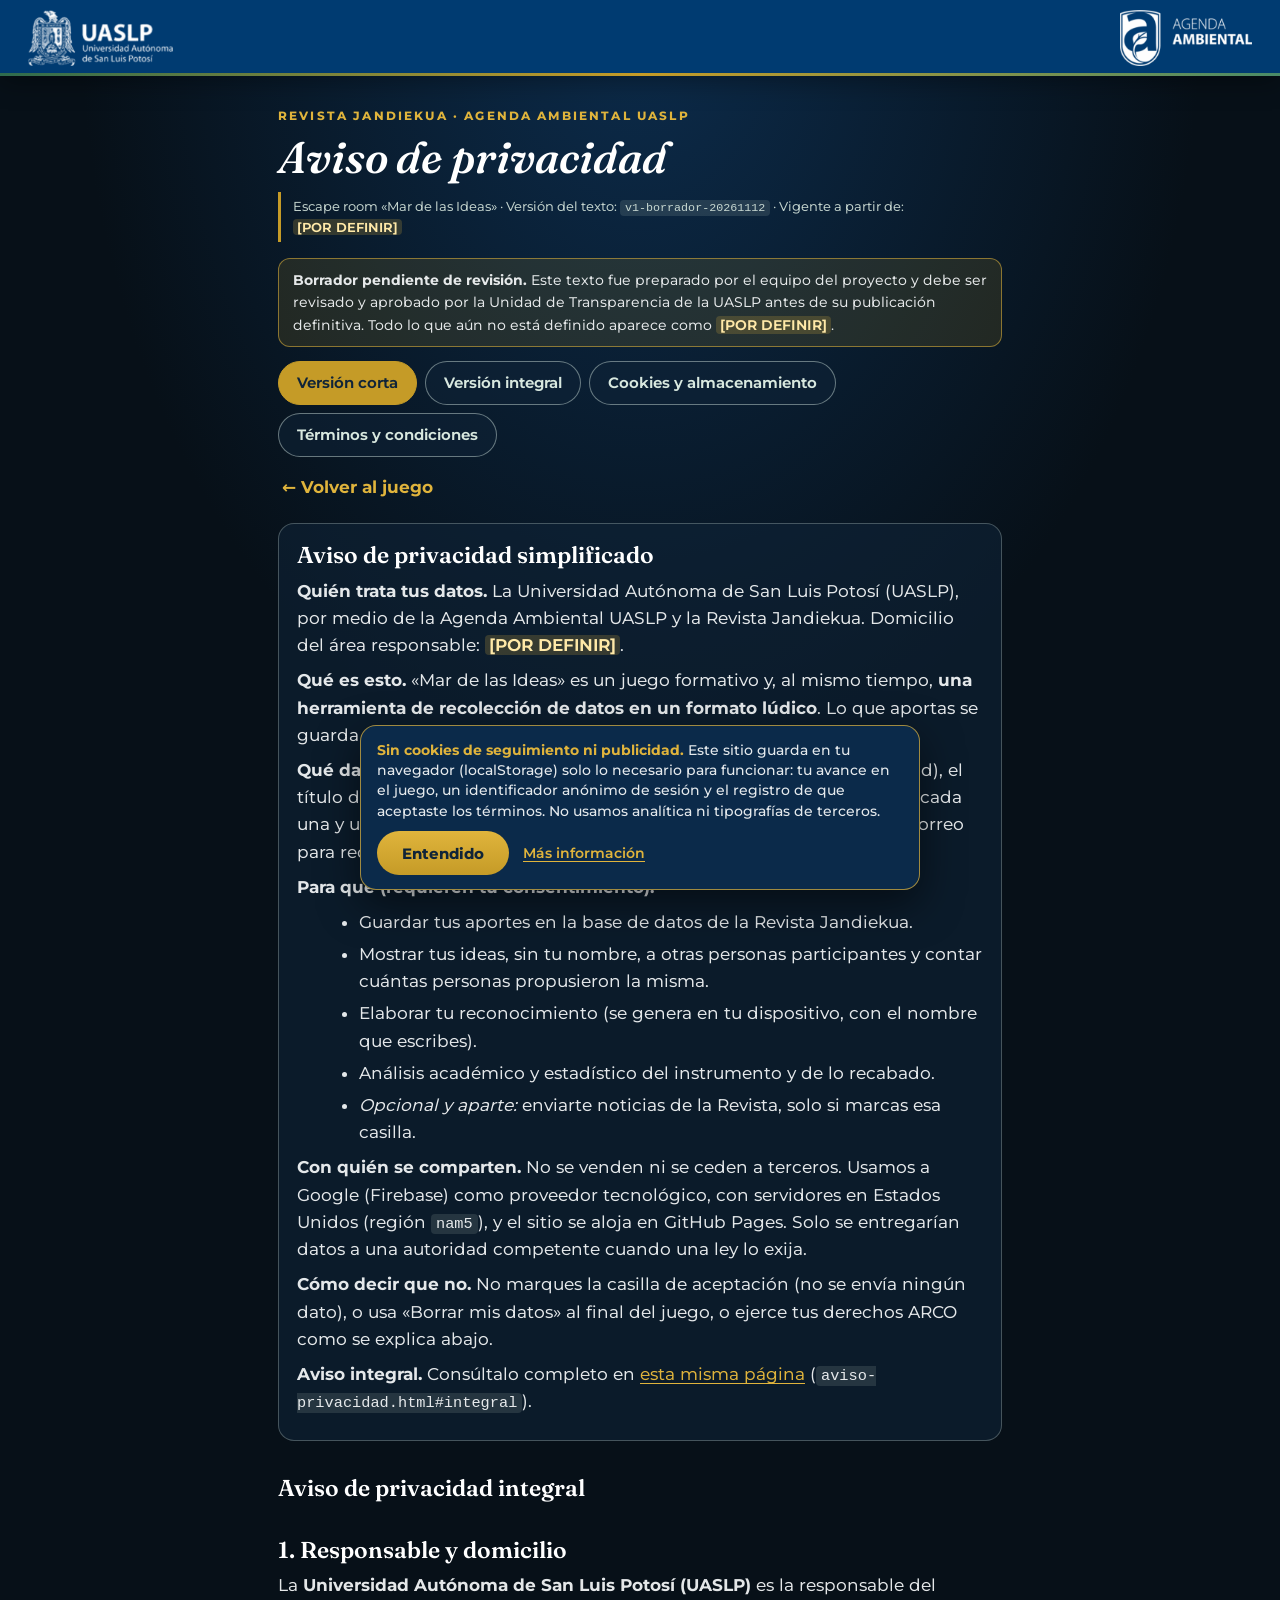
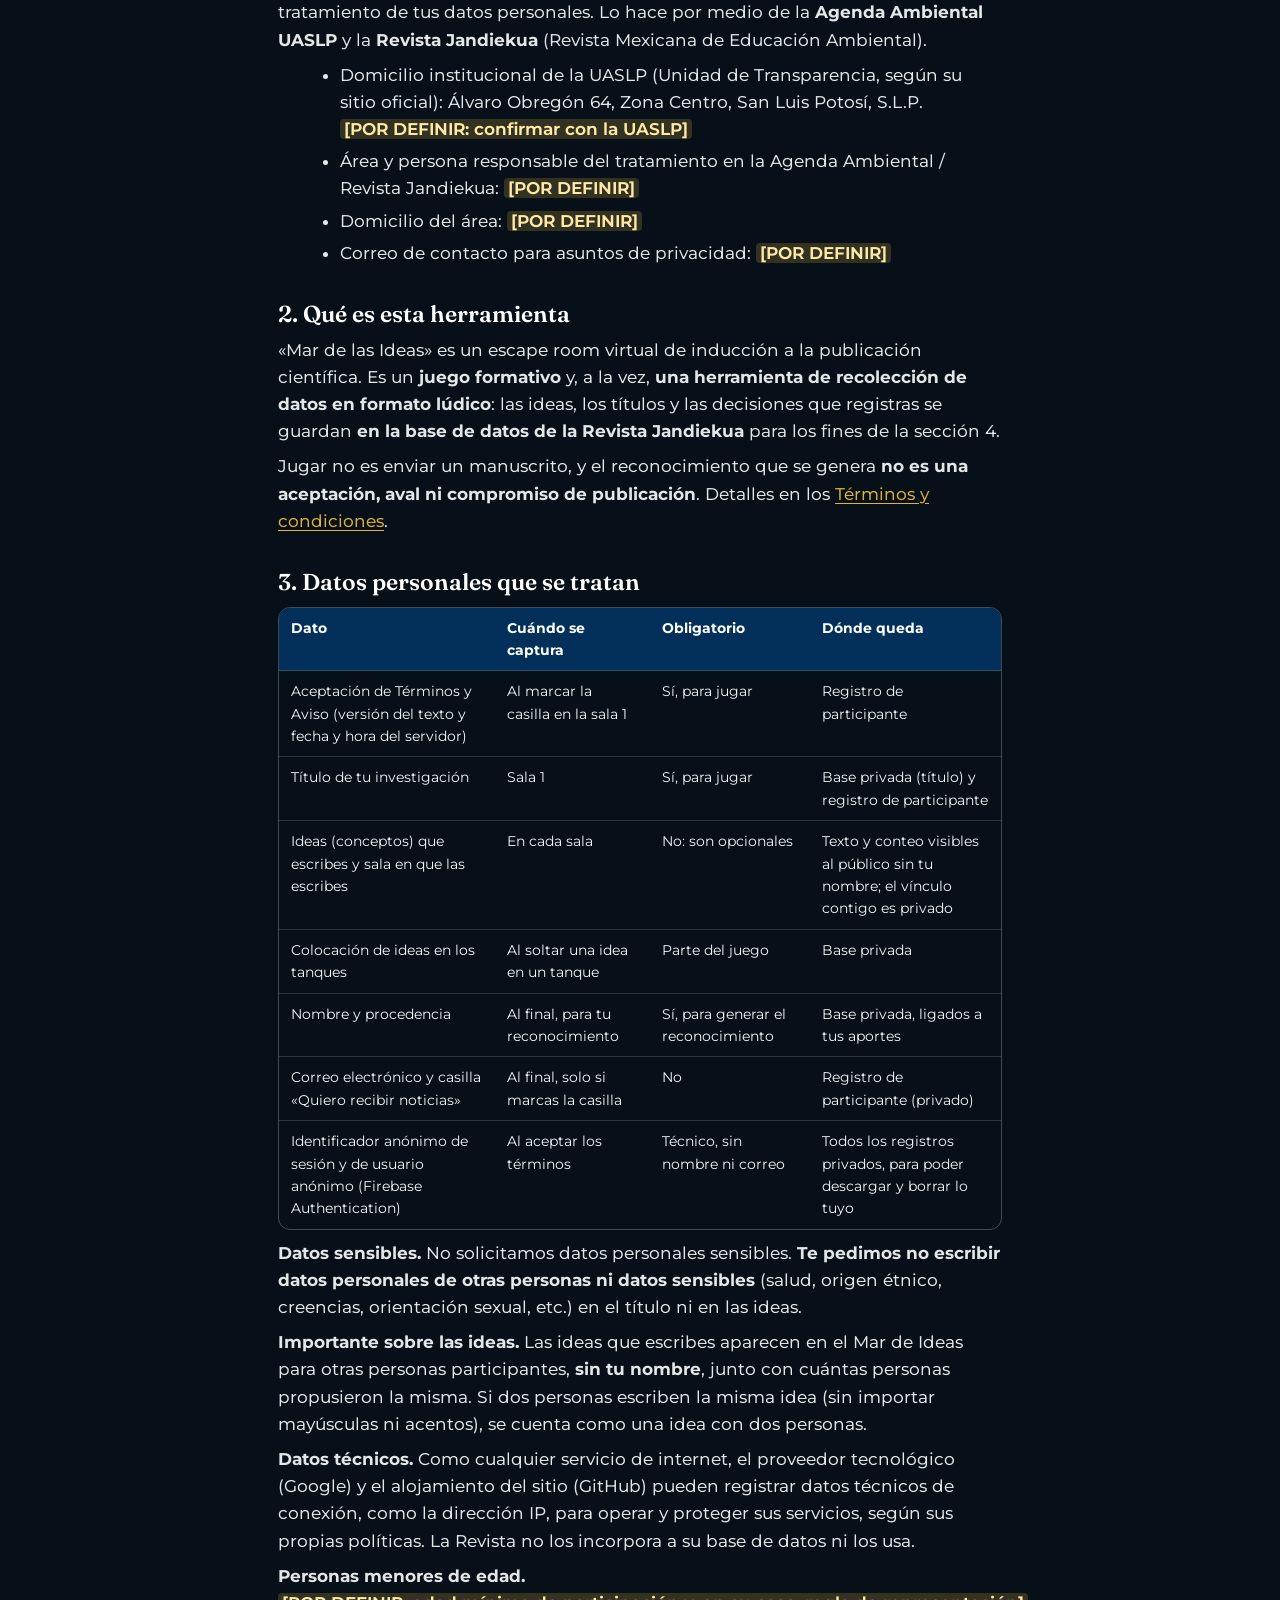
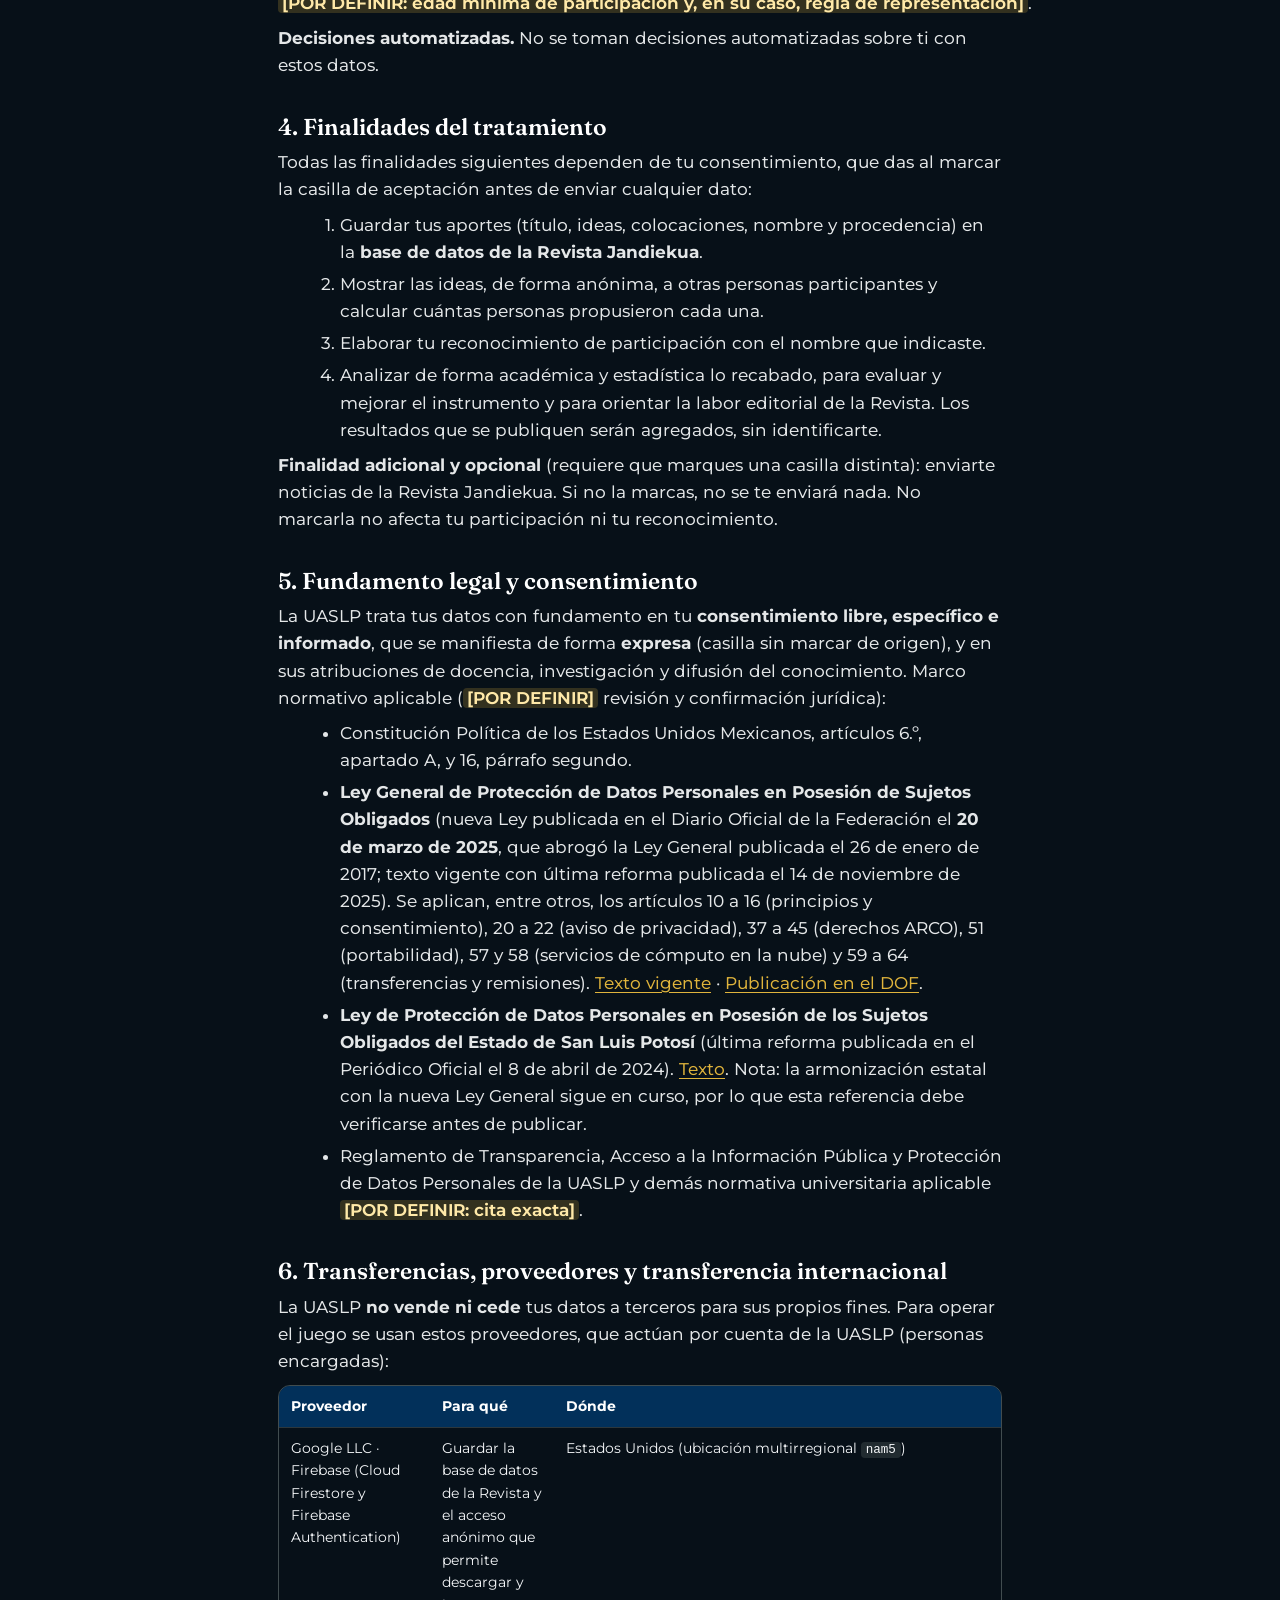
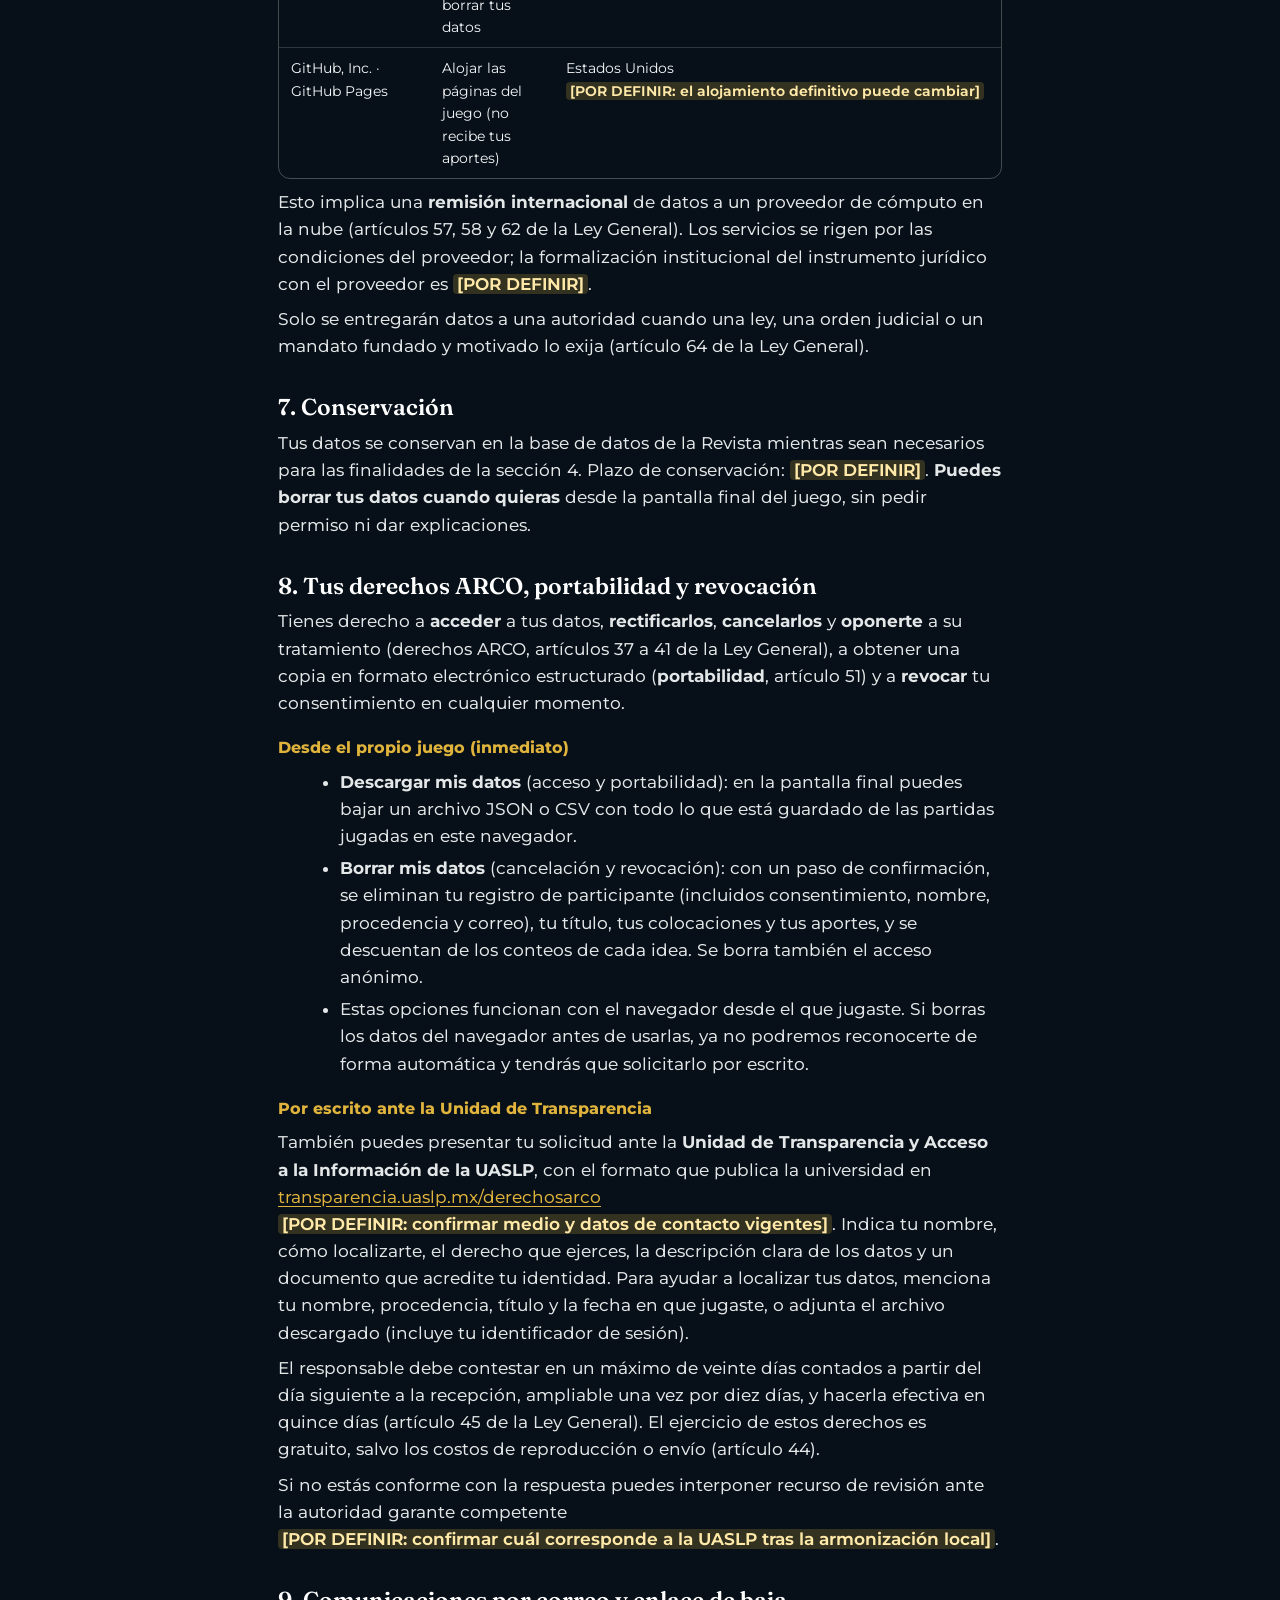
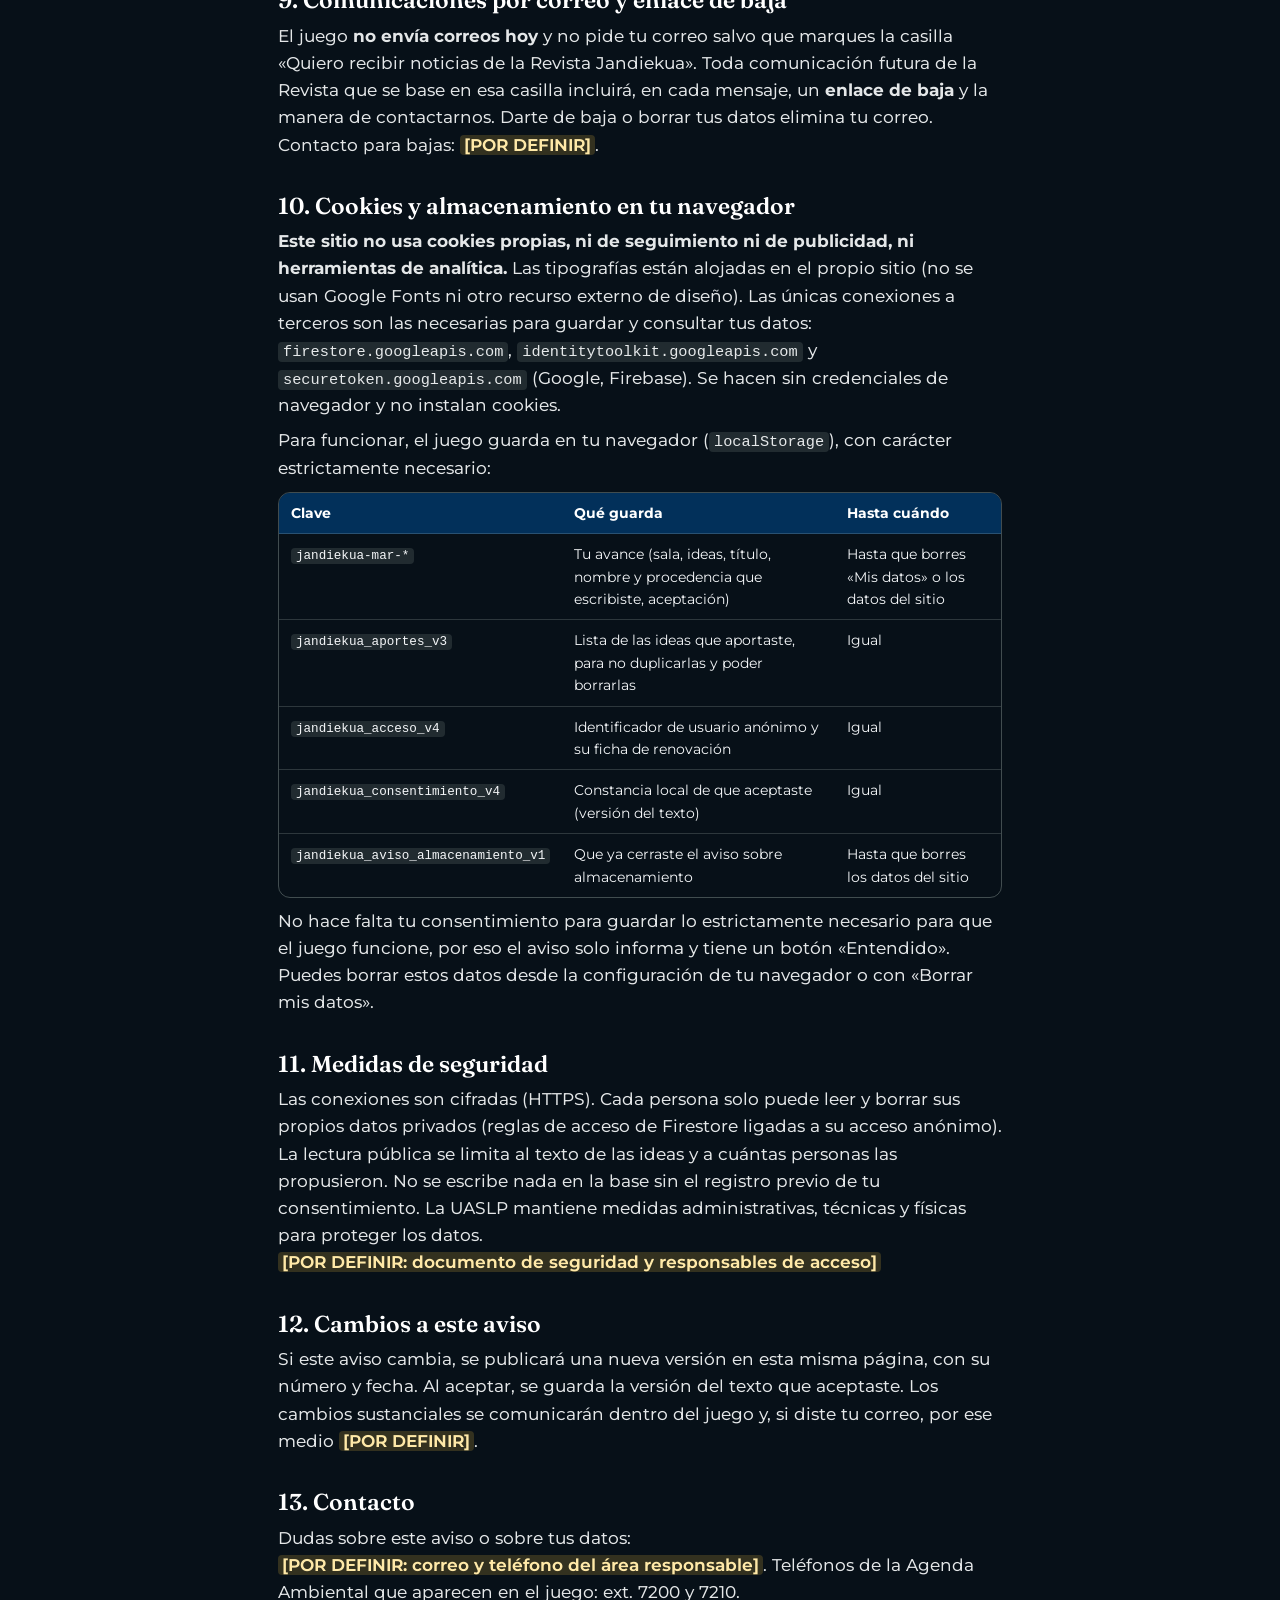
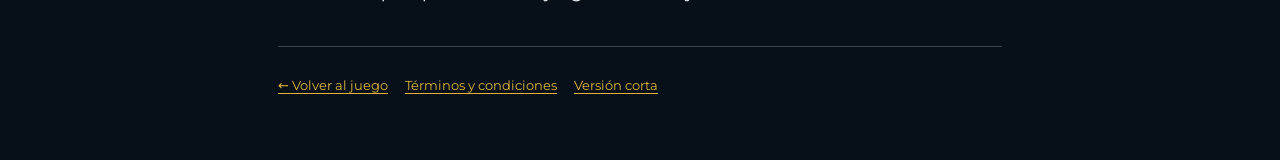
==== aviso-privacidad.html @ 8f404754 "v4 legal: aviso de privacidad, términos, consentimiento, aviso de almacenamiento, descargar/borrar d" ====
<!DOCTYPE html>
<html lang="es">
<head>
  <meta charset="utf-8">
  <meta name="viewport" content="width=device-width, initial-scale=1, viewport-fit=cover">
  <meta name="theme-color" content="#003B71">
  <meta http-equiv="Content-Security-Policy" content="default-src 'self'; script-src 'self'; style-src 'self' 'unsafe-inline'; img-src 'self' data:; font-src 'self'; connect-src 'self'; object-src 'none'; base-uri 'self'; form-action 'self'">
  <meta name="referrer" content="strict-origin-when-cross-origin">
  <link rel="icon" href="data:,">
  <title>Aviso de privacidad · Mar de las Ideas · Revista Jandiekua</title>
  <meta name="description" content="Aviso de privacidad (versión corta e integral) del escape room Mar de las Ideas de la Revista Jandiekua, Agenda Ambiental UASLP.">
  <link rel="stylesheet" href="css/legal.css?v=20261112m">
</head>
<body class="pagina-legal">
  <header class="barra-legal">
    <img src="assets/logos/hd/logo_uaslp_blanco.png" width="1557" height="600" alt="Universidad Autónoma de San Luis Potosí">
    <img src="assets/logos/hd/logo_aa_blanco.png" width="1417" height="600" alt="Agenda Ambiental UASLP">
  </header>

  <main class="documento" id="contenido">
    <p class="kicker">Revista Jandiekua · Agenda Ambiental UASLP</p>
    <h1>Aviso de privacidad</h1>
    <p class="version">Escape room «Mar de las Ideas» · Versión del texto: <code>v1-borrador-20261112</code> · Vigente a partir de: <span class="pd">[POR DEFINIR]</span></p>

    <p class="borrador"><strong>Borrador pendiente de revisión.</strong> Este texto fue preparado por el equipo del proyecto y debe ser revisado y aprobado por la Unidad de Transparencia de la UASLP antes de su publicación definitiva. Todo lo que aún no está definido aparece como <span class="pd">[POR DEFINIR]</span>.</p>

    <nav class="pestanas" aria-label="Secciones del aviso y documentos relacionados">
      <a href="#simplificado" class="activa">Versión corta</a>
      <a href="#integral">Versión integral</a>
      <a href="#almacenamiento">Cookies y almacenamiento</a>
      <a href="terminos.html">Términos y condiciones</a>
    </nav>
    <p><a class="volver" href="index.html">← Volver al juego</a></p>

    <!-- ===================== VERSIÓN SIMPLIFICADA ===================== -->
    <section class="tarjeta" id="simplificado" aria-labelledby="t-simplificado">
      <h2 id="t-simplificado">Aviso de privacidad simplificado</h2>
      <p><strong>Quién trata tus datos.</strong> La Universidad Autónoma de San Luis Potosí (UASLP), por medio de la Agenda Ambiental UASLP y la Revista Jandiekua. Domicilio del área responsable: <span class="pd">[POR DEFINIR]</span>.</p>
      <p><strong>Qué es esto.</strong> «Mar de las Ideas» es un juego formativo y, al mismo tiempo, <strong>una herramienta de recolección de datos en un formato lúdico</strong>. Lo que aportas se guarda en la <strong>base de datos de la Revista Jandiekua</strong>.</p>
      <p><strong>Qué datos recabamos.</strong> Tu nombre, tu procedencia (institución o facultad), el título de tu investigación, las ideas que escribes, en qué tanque colocas cada una y un identificador anónimo de sesión. Solo si lo pides, también tu correo para recibir noticias.</p>
      <p><strong>Para qué (requieren tu consentimiento).</strong></p>
      <ul>
        <li>Guardar tus aportes en la base de datos de la Revista Jandiekua.</li>
        <li>Mostrar tus ideas, sin tu nombre, a otras personas participantes y contar cuántas personas propusieron la misma.</li>
        <li>Elaborar tu reconocimiento (se genera en tu dispositivo, con el nombre que escribes).</li>
        <li>Análisis académico y estadístico del instrumento y de lo recabado.</li>
        <li><em>Opcional y aparte:</em> enviarte noticias de la Revista, solo si marcas esa casilla.</li>
      </ul>
      <p><strong>Con quién se comparten.</strong> No se venden ni se ceden a terceros. Usamos a Google (Firebase) como proveedor tecnológico, con servidores en Estados Unidos (región <code>nam5</code>), y el sitio se aloja en GitHub Pages. Solo se entregarían datos a una autoridad competente cuando una ley lo exija.</p>
      <p><strong>Cómo decir que no.</strong> No marques la casilla de aceptación (no se envía ningún dato), o usa «Borrar mis datos» al final del juego, o ejerce tus derechos ARCO como se explica abajo.</p>
      <p><strong>Aviso integral.</strong> Consúltalo completo en <a href="#integral">esta misma página</a> (<code>aviso-privacidad.html#integral</code>).</p>
    </section>

    <!-- ===================== VERSIÓN INTEGRAL ===================== -->
    <section id="integral" aria-labelledby="t-integral">
      <h2 id="t-integral">Aviso de privacidad integral</h2>

      <h2 id="s1">1. Responsable y domicilio</h2>
      <p>La <strong>Universidad Autónoma de San Luis Potosí (UASLP)</strong> es la responsable del tratamiento de tus datos personales. Lo hace por medio de la <strong>Agenda Ambiental UASLP</strong> y la <strong>Revista Jandiekua</strong> (Revista Mexicana de Educación Ambiental).</p>
      <ul>
        <li>Domicilio institucional de la UASLP (Unidad de Transparencia, según su sitio oficial): Álvaro Obregón 64, Zona Centro, San Luis Potosí, S.L.P. <span class="pd">[POR DEFINIR: confirmar con la UASLP]</span></li>
        <li>Área y persona responsable del tratamiento en la Agenda Ambiental / Revista Jandiekua: <span class="pd">[POR DEFINIR]</span></li>
        <li>Domicilio del área: <span class="pd">[POR DEFINIR]</span></li>
        <li>Correo de contacto para asuntos de privacidad: <span class="pd">[POR DEFINIR]</span></li>
      </ul>

      <h2 id="s2">2. Qué es esta herramienta</h2>
      <p>«Mar de las Ideas» es un escape room virtual de inducción a la publicación científica. Es un <strong>juego formativo</strong> y, a la vez, <strong>una herramienta de recolección de datos en formato lúdico</strong>: las ideas, los títulos y las decisiones que registras se guardan <strong>en la base de datos de la Revista Jandiekua</strong> para los fines de la sección 4.</p>
      <p>Jugar no es enviar un manuscrito, y el reconocimiento que se genera <strong>no es una aceptación, aval ni compromiso de publicación</strong>. Detalles en los <a href="terminos.html">Términos y condiciones</a>.</p>

      <h2 id="s3">3. Datos personales que se tratan</h2>
      <div class="tabla-scroll">
        <table>
          <thead><tr><th>Dato</th><th>Cuándo se captura</th><th>Obligatorio</th><th>Dónde queda</th></tr></thead>
          <tbody>
            <tr><td>Aceptación de Términos y Aviso (versión del texto y fecha y hora del servidor)</td><td>Al marcar la casilla en la sala 1</td><td>Sí, para jugar</td><td>Registro de participante</td></tr>
            <tr><td>Título de tu investigación</td><td>Sala 1</td><td>Sí, para jugar</td><td>Base privada (título) y registro de participante</td></tr>
            <tr><td>Ideas (conceptos) que escribes y sala en que las escribes</td><td>En cada sala</td><td>No: son opcionales</td><td>Texto y conteo visibles al público sin tu nombre; el vínculo contigo es privado</td></tr>
            <tr><td>Colocación de ideas en los tanques</td><td>Al soltar una idea en un tanque</td><td>Parte del juego</td><td>Base privada</td></tr>
            <tr><td>Nombre y procedencia</td><td>Al final, para tu reconocimiento</td><td>Sí, para generar el reconocimiento</td><td>Base privada, ligados a tus aportes</td></tr>
            <tr><td>Correo electrónico y casilla «Quiero recibir noticias»</td><td>Al final, solo si marcas la casilla</td><td>No</td><td>Registro de participante (privado)</td></tr>
            <tr><td>Identificador anónimo de sesión y de usuario anónimo (Firebase Authentication)</td><td>Al aceptar los términos</td><td>Técnico, sin nombre ni correo</td><td>Todos los registros privados, para poder descargar y borrar lo tuyo</td></tr>
          </tbody>
        </table>
      </div>
      <p><strong>Datos sensibles.</strong> No solicitamos datos personales sensibles. <strong>Te pedimos no escribir datos personales de otras personas ni datos sensibles</strong> (salud, origen étnico, creencias, orientación sexual, etc.) en el título ni en las ideas.</p>
      <p><strong>Importante sobre las ideas.</strong> Las ideas que escribes aparecen en el Mar de Ideas para otras personas participantes, <strong>sin tu nombre</strong>, junto con cuántas personas propusieron la misma. Si dos personas escriben la misma idea (sin importar mayúsculas ni acentos), se cuenta como una idea con dos personas.</p>
      <p><strong>Datos técnicos.</strong> Como cualquier servicio de internet, el proveedor tecnológico (Google) y el alojamiento del sitio (GitHub) pueden registrar datos técnicos de conexión, como la dirección IP, para operar y proteger sus servicios, según sus propias políticas. La Revista no los incorpora a su base de datos ni los usa.</p>
      <p><strong>Personas menores de edad.</strong> <span class="pd">[POR DEFINIR: edad mínima de participación y, en su caso, regla de representación]</span>.</p>
      <p><strong>Decisiones automatizadas.</strong> No se toman decisiones automatizadas sobre ti con estos datos.</p>

      <h2 id="s4">4. Finalidades del tratamiento</h2>
      <p>Todas las finalidades siguientes dependen de tu consentimiento, que das al marcar la casilla de aceptación antes de enviar cualquier dato:</p>
      <ol>
        <li>Guardar tus aportes (título, ideas, colocaciones, nombre y procedencia) en la <strong>base de datos de la Revista Jandiekua</strong>.</li>
        <li>Mostrar las ideas, de forma anónima, a otras personas participantes y calcular cuántas personas propusieron cada una.</li>
        <li>Elaborar tu reconocimiento de participación con el nombre que indicaste.</li>
        <li>Analizar de forma académica y estadística lo recabado, para evaluar y mejorar el instrumento y para orientar la labor editorial de la Revista. Los resultados que se publiquen serán agregados, sin identificarte.</li>
      </ol>
      <p><strong>Finalidad adicional y opcional</strong> (requiere que marques una casilla distinta): enviarte noticias de la Revista Jandiekua. Si no la marcas, no se te enviará nada. No marcarla no afecta tu participación ni tu reconocimiento.</p>

      <h2 id="s5">5. Fundamento legal y consentimiento</h2>
      <p>La UASLP trata tus datos con fundamento en tu <strong>consentimiento libre, específico e informado</strong>, que se manifiesta de forma <strong>expresa</strong> (casilla sin marcar de origen), y en sus atribuciones de docencia, investigación y difusión del conocimiento. Marco normativo aplicable (<span class="pd">[POR DEFINIR]</span> revisión y confirmación jurídica):</p>
      <ul>
        <li>Constitución Política de los Estados Unidos Mexicanos, artículos 6.º, apartado A, y 16, párrafo segundo.</li>
        <li><strong>Ley General de Protección de Datos Personales en Posesión de Sujetos Obligados</strong> (nueva Ley publicada en el Diario Oficial de la Federación el <strong>20 de marzo de 2025</strong>, que abrogó la Ley General publicada el 26 de enero de 2017; texto vigente con última reforma publicada el 14 de noviembre de 2025). Se aplican, entre otros, los artículos 10 a 16 (principios y consentimiento), 20 a 22 (aviso de privacidad), 37 a 45 (derechos ARCO), 51 (portabilidad), 57 y 58 (servicios de cómputo en la nube) y 59 a 64 (transferencias y remisiones). <a href="https://www.diputados.gob.mx/LeyesBiblio/pdf/LGPDPPSO.pdf" rel="noopener">Texto vigente</a> · <a href="https://www.dof.gob.mx/nota_detalle.php?codigo=5752569&amp;fecha=20/03/2025" rel="noopener">Publicación en el DOF</a>.</li>
        <li><strong>Ley de Protección de Datos Personales en Posesión de los Sujetos Obligados del Estado de San Luis Potosí</strong> (última reforma publicada en el Periódico Oficial el 8 de abril de 2024). <a href="https://congresosanluis.gob.mx/sites/default/files/unpload/legislacion/leyes/2024/04/Ley_de_Proteccion_de_Datos_Personales_08_Abril_2024.pdf" rel="noopener">Texto</a>. Nota: la armonización estatal con la nueva Ley General sigue en curso, por lo que esta referencia debe verificarse antes de publicar.</li>
        <li>Reglamento de Transparencia, Acceso a la Información Pública y Protección de Datos Personales de la UASLP y demás normativa universitaria aplicable <span class="pd">[POR DEFINIR: cita exacta]</span>.</li>
      </ul>

      <h2 id="s6">6. Transferencias, proveedores y transferencia internacional</h2>
      <p>La UASLP <strong>no vende ni cede</strong> tus datos a terceros para sus propios fines. Para operar el juego se usan estos proveedores, que actúan por cuenta de la UASLP (personas encargadas):</p>
      <div class="tabla-scroll">
        <table>
          <thead><tr><th>Proveedor</th><th>Para qué</th><th>Dónde</th></tr></thead>
          <tbody>
            <tr><td>Google LLC · Firebase (Cloud Firestore y Firebase Authentication)</td><td>Guardar la base de datos de la Revista y el acceso anónimo que permite descargar y borrar tus datos</td><td>Estados Unidos (ubicación multirregional <code>nam5</code>)</td></tr>
            <tr><td>GitHub, Inc. · GitHub Pages</td><td>Alojar las páginas del juego (no recibe tus aportes)</td><td>Estados Unidos <span class="pd">[POR DEFINIR: el alojamiento definitivo puede cambiar]</span></td></tr>
          </tbody>
        </table>
      </div>
      <p>Esto implica una <strong>remisión internacional</strong> de datos a un proveedor de cómputo en la nube (artículos 57, 58 y 62 de la Ley General). Los servicios se rigen por las condiciones del proveedor; la formalización institucional del instrumento jurídico con el proveedor es <span class="pd">[POR DEFINIR]</span>.</p>
      <p>Solo se entregarán datos a una autoridad cuando una ley, una orden judicial o un mandato fundado y motivado lo exija (artículo 64 de la Ley General).</p>

      <h2 id="s7">7. Conservación</h2>
      <p>Tus datos se conservan en la base de datos de la Revista mientras sean necesarios para las finalidades de la sección 4. Plazo de conservación: <span class="pd">[POR DEFINIR]</span>. <strong>Puedes borrar tus datos cuando quieras</strong> desde la pantalla final del juego, sin pedir permiso ni dar explicaciones.</p>

      <h2 id="s8">8. Tus derechos ARCO, portabilidad y revocación</h2>
      <p>Tienes derecho a <strong>acceder</strong> a tus datos, <strong>rectificarlos</strong>, <strong>cancelarlos</strong> y <strong>oponerte</strong> a su tratamiento (derechos ARCO, artículos 37 a 41 de la Ley General), a obtener una copia en formato electrónico estructurado (<strong>portabilidad</strong>, artículo 51) y a <strong>revocar</strong> tu consentimiento en cualquier momento.</p>
      <h3>Desde el propio juego (inmediato)</h3>
      <ul>
        <li><strong>Descargar mis datos</strong> (acceso y portabilidad): en la pantalla final puedes bajar un archivo JSON o CSV con todo lo que está guardado de las partidas jugadas en este navegador.</li>
        <li><strong>Borrar mis datos</strong> (cancelación y revocación): con un paso de confirmación, se eliminan tu registro de participante (incluidos consentimiento, nombre, procedencia y correo), tu título, tus colocaciones y tus aportes, y se descuentan de los conteos de cada idea. Se borra también el acceso anónimo.</li>
        <li>Estas opciones funcionan con el navegador desde el que jugaste. Si borras los datos del navegador antes de usarlas, ya no podremos reconocerte de forma automática y tendrás que solicitarlo por escrito.</li>
      </ul>
      <h3>Por escrito ante la Unidad de Transparencia</h3>
      <p>También puedes presentar tu solicitud ante la <strong>Unidad de Transparencia y Acceso a la Información de la UASLP</strong>, con el formato que publica la universidad en <a href="https://transparencia.uaslp.mx/derechosarco" rel="noopener">transparencia.uaslp.mx/derechosarco</a> <span class="pd">[POR DEFINIR: confirmar medio y datos de contacto vigentes]</span>. Indica tu nombre, cómo localizarte, el derecho que ejerces, la descripción clara de los datos y un documento que acredite tu identidad. Para ayudar a localizar tus datos, menciona tu nombre, procedencia, título y la fecha en que jugaste, o adjunta el archivo descargado (incluye tu identificador de sesión).</p>
      <p>El responsable debe contestar en un máximo de veinte días contados a partir del día siguiente a la recepción, ampliable una vez por diez días, y hacerla efectiva en quince días (artículo 45 de la Ley General). El ejercicio de estos derechos es gratuito, salvo los costos de reproducción o envío (artículo 44).</p>
      <p>Si no estás conforme con la respuesta puedes interponer recurso de revisión ante la autoridad garante competente <span class="pd">[POR DEFINIR: confirmar cuál corresponde a la UASLP tras la armonización local]</span>.</p>

      <h2 id="s9">9. Comunicaciones por correo y enlace de baja</h2>
      <p>El juego <strong>no envía correos hoy</strong> y no pide tu correo salvo que marques la casilla «Quiero recibir noticias de la Revista Jandiekua». Toda comunicación futura de la Revista que se base en esa casilla incluirá, en cada mensaje, un <strong>enlace de baja</strong> y la manera de contactarnos. Darte de baja o borrar tus datos elimina tu correo. Contacto para bajas: <span class="pd">[POR DEFINIR]</span>.</p>

      <h2 id="almacenamiento">10. Cookies y almacenamiento en tu navegador</h2>
      <p><strong>Este sitio no usa cookies propias, ni de seguimiento ni de publicidad, ni herramientas de analítica.</strong> Las tipografías están alojadas en el propio sitio (no se usan Google Fonts ni otro recurso externo de diseño). Las únicas conexiones a terceros son las necesarias para guardar y consultar tus datos: <code>firestore.googleapis.com</code>, <code>identitytoolkit.googleapis.com</code> y <code>securetoken.googleapis.com</code> (Google, Firebase). Se hacen sin credenciales de navegador y no instalan cookies.</p>
      <p>Para funcionar, el juego guarda en tu navegador (<code>localStorage</code>), con carácter estrictamente necesario:</p>
      <div class="tabla-scroll">
        <table>
          <thead><tr><th>Clave</th><th>Qué guarda</th><th>Hasta cuándo</th></tr></thead>
          <tbody>
            <tr><td><code>jandiekua-mar-*</code></td><td>Tu avance (sala, ideas, título, nombre y procedencia que escribiste, aceptación)</td><td>Hasta que borres «Mis datos» o los datos del sitio</td></tr>
            <tr><td><code>jandiekua_aportes_v3</code></td><td>Lista de las ideas que aportaste, para no duplicarlas y poder borrarlas</td><td>Igual</td></tr>
            <tr><td><code>jandiekua_acceso_v4</code></td><td>Identificador de usuario anónimo y su ficha de renovación</td><td>Igual</td></tr>
            <tr><td><code>jandiekua_consentimiento_v4</code></td><td>Constancia local de que aceptaste (versión del texto)</td><td>Igual</td></tr>
            <tr><td><code>jandiekua_aviso_almacenamiento_v1</code></td><td>Que ya cerraste el aviso sobre almacenamiento</td><td>Hasta que borres los datos del sitio</td></tr>
          </tbody>
        </table>
      </div>
      <p>No hace falta tu consentimiento para guardar lo estrictamente necesario para que el juego funcione, por eso el aviso solo informa y tiene un botón «Entendido». Puedes borrar estos datos desde la configuración de tu navegador o con «Borrar mis datos».</p>

      <h2 id="s11">11. Medidas de seguridad</h2>
      <p>Las conexiones son cifradas (HTTPS). Cada persona solo puede leer y borrar sus propios datos privados (reglas de acceso de Firestore ligadas a su acceso anónimo). La lectura pública se limita al texto de las ideas y a cuántas personas las propusieron. No se escribe nada en la base sin el registro previo de tu consentimiento. La UASLP mantiene medidas administrativas, técnicas y físicas para proteger los datos. <span class="pd">[POR DEFINIR: documento de seguridad y responsables de acceso]</span></p>

      <h2 id="s12">12. Cambios a este aviso</h2>
      <p>Si este aviso cambia, se publicará una nueva versión en esta misma página, con su número y fecha. Al aceptar, se guarda la versión del texto que aceptaste. Los cambios sustanciales se comunicarán dentro del juego y, si diste tu correo, por ese medio <span class="pd">[POR DEFINIR]</span>.</p>

      <h2 id="s13">13. Contacto</h2>
      <p>Dudas sobre este aviso o sobre tus datos: <span class="pd">[POR DEFINIR: correo y teléfono del área responsable]</span>. Teléfonos de la Agenda Ambiental que aparecen en el juego: ext. 7200 y 7210.</p>
    </section>

    <footer class="pie-legal">
      <a href="index.html">← Volver al juego</a>
      <a href="terminos.html">Términos y condiciones</a>
      <a href="#simplificado">Versión corta</a>
    </footer>
  </main>
  <script src="js/legal.js?v=20261112m"></script>
</body>
</html>
---- css/legal.css ----
/* Páginas legales (aviso de privacidad y términos), banner de almacenamiento y diálogo de borrado.
   Tipografías alojadas en el sitio (sin Google Fonts). Todo está acotado a .pagina-legal,
   #aviso-almacenamiento y .compacta para no afectar al juego. */
@font-face {
  font-family: "Fraunces";
  src: url("../assets/fonts/Fraunces.woff") format("woff");
  font-weight: 100 900;
  font-style: normal;
  font-display: swap;
}
@font-face {
  font-family: "Fraunces";
  src: url("../assets/fonts/Fraunces-Italic.woff") format("woff");
  font-weight: 100 900;
  font-style: italic;
  font-display: swap;
}
@font-face {
  font-family: "Montserrat";
  src: url("../assets/fonts/Montserrat.woff") format("woff");
  font-weight: 100 900;
  font-style: normal;
  font-display: swap;
}

/* ---------- Banner de almacenamiento (strictly necessary) ---------- */
#aviso-almacenamiento {
  position: fixed;
  left: 0; right: 0; bottom: 0;
  z-index: 60;
  display: flex;
  justify-content: center;
  padding: 0 10px calc(10px + env(safe-area-inset-bottom, 0px));
  pointer-events: none;
}
#aviso-almacenamiento[hidden] { display: none; }
#aviso-almacenamiento .caja {
  pointer-events: auto;
  width: min(560px, 100%);
  background: #0b2a4a;
  color: #F5F7F9;
  border: 1px solid rgba(224, 180, 60, 0.7);
  border-radius: 16px;
  padding: 14px 16px 14px;
  box-shadow: 0 14px 40px rgba(0, 0, 0, 0.5);
  font-family: "Montserrat", "Segoe UI", system-ui, sans-serif;
  font-size: 14px;
  line-height: 1.45;
  user-select: text;
  -webkit-user-select: text;
}
#aviso-almacenamiento p { margin: 0 0 10px; font-weight: 500; }
#aviso-almacenamiento strong { font-weight: 700; color: #E0B43C; }
#aviso-almacenamiento .acciones { display: flex; align-items: center; gap: 14px; flex-wrap: wrap; }
#aviso-almacenamiento a {
  color: #E0B43C;
  text-decoration: underline;
  text-underline-offset: 3px;
  font-weight: 600;
  min-height: 44px;
  display: inline-flex;
  align-items: center;
}
#aviso-almacenamiento button {
  appearance: none;
  border: 0;
  min-height: 44px;
  min-width: 132px;
  padding: 10px 22px;
  border-radius: 999px;
  background: linear-gradient(180deg, #E0B43C, #C59B27);
  color: #102438;
  font: 750 15px "Montserrat", "Segoe UI", system-ui, sans-serif;
  cursor: pointer;
}
#aviso-almacenamiento a:focus-visible,
#aviso-almacenamiento button:focus-visible { outline: 3px solid #fff; outline-offset: 2px; }

/* ---------- Diálogo de confirmación de borrado (tamaño real, no escalado) ---------- */
.modal-carta.compacta { width: min(440px, 92vw); padding: 24px 22px 22px; }
.modal-carta.compacta h2 { font-size: 26px; line-height: 1.15; }
.modal-carta.compacta p { font-size: 15px; line-height: 1.5; font-weight: 500; margin-top: 12px; color: #102438; }
.modal-carta.compacta .borrar-mensaje { min-height: 1.4em; font-weight: 700; color: #003B71; }
.modal-acciones { display: flex; gap: 10px; flex-wrap: wrap; margin-top: 16px; }
.btn-modal {
  appearance: none;
  flex: 1 1 150px;
  min-height: 48px;
  padding: 12px 18px;
  border: 0;
  border-radius: 999px;
  font: 750 15px "Montserrat", "Segoe UI", system-ui, sans-serif;
  cursor: pointer;
}
.btn-modal.secundario { background: #dfe7e2; color: #102438; }
.btn-modal.peligro { background: #9b2c2c; color: #fff; }
.btn-modal:disabled { opacity: 0.5; cursor: not-allowed; }
.btn-modal:focus-visible { outline: 3px solid #003B71; outline-offset: 2px; }

/* ---------- Páginas legales ---------- */
.pagina-legal {
  margin: 0;
  background: radial-gradient(ellipse at 50% 0%, #0c2c4c 0%, #071018 62%) fixed #071018;
  color: #F5F7F9;
  font-family: "Montserrat", "Segoe UI", system-ui, sans-serif;
  font-size: 16px;
  line-height: 1.6;
  -webkit-font-smoothing: antialiased;
  min-height: 100vh;
}
.pagina-legal *, .pagina-legal *::before, .pagina-legal *::after { box-sizing: border-box; }
.pagina-legal .barra-legal {
  position: sticky;
  top: 0;
  z-index: 30;
  background: #003B71;
  display: flex;
  align-items: center;
  justify-content: space-between;
  gap: 12px;
  padding: 8px 14px;
  box-shadow: 0 6px 24px rgba(0, 0, 0, 0.35);
}
.pagina-legal .barra-legal::after {
  content: "";
  position: absolute;
  left: 0; right: 0; bottom: 0;
  height: 3px;
  background: linear-gradient(90deg, #2E6B4E, #C59B27 50%, #4A8B68);
}
.pagina-legal .barra-legal img { height: 40px; width: auto; max-width: none; display: block; }
.pagina-legal .documento {
  max-width: 760px;
  margin: 0 auto;
  padding: 22px 18px 56px;
  user-select: text;
  -webkit-user-select: text;
}
.pagina-legal .kicker {
  font-size: 12px;
  font-weight: 750;
  letter-spacing: 0.18em;
  text-transform: uppercase;
  color: #E0B43C;
}
.pagina-legal h1 {
  font-family: "Fraunces", Georgia, serif;
  font-style: italic;
  font-weight: 550;
  font-size: 34px;
  line-height: 1.1;
  margin: 6px 0 10px;
  color: #fff;
}
.pagina-legal h2 {
  font-family: "Fraunces", Georgia, serif;
  font-weight: 600;
  font-size: 23px;
  line-height: 1.2;
  margin: 34px 0 8px;
  color: #fff;
  scroll-margin-top: 72px;
}
.pagina-legal h3 { font-size: 16px; font-weight: 750; margin: 18px 0 4px; color: #E0B43C; }
.pagina-legal p, .pagina-legal li { color: rgba(245, 247, 249, 0.93); font-weight: 450; }
.pagina-legal p { margin: 8px 0; }
.pagina-legal ul, .pagina-legal ol { margin: 8px 0 8px 22px; }
.pagina-legal li { margin: 5px 0; }
.pagina-legal a { color: #E0B43C; text-underline-offset: 3px; }
.pagina-legal a:focus-visible { outline: 3px solid #fff; outline-offset: 2px; border-radius: 4px; }
.pagina-legal .version {
  font-size: 13px;
  color: rgba(216, 232, 223, 0.9);
  border-left: 3px solid #C59B27;
  padding: 4px 0 4px 12px;
  margin: 10px 0 16px;
}
.pagina-legal .borrador {
  background: rgba(197, 155, 39, 0.14);
  border: 1px solid rgba(224, 180, 60, 0.55);
  border-radius: 12px;
  padding: 10px 14px;
  font-size: 14px;
  margin: 14px 0;
}
.pagina-legal .pd { background: rgba(224, 180, 60, 0.2); color: #FFE9A8; border-radius: 4px; padding: 0 4px; font-weight: 650; white-space: nowrap; }
.pagina-legal .pestanas { display: flex; flex-wrap: wrap; gap: 8px; margin: 14px 0 6px; }
.pagina-legal .pestanas a {
  min-height: 44px;
  display: inline-flex;
  align-items: center;
  padding: 0 18px;
  border-radius: 999px;
  border: 1px solid rgba(216, 232, 223, 0.45);
  background: rgba(16, 36, 56, 0.55);
  color: #D8E8DF;
  text-decoration: none;
  font-weight: 650;
  font-size: 15px;
}
.pagina-legal .pestanas a[aria-current="page"], .pagina-legal .pestanas a.activa { background: #C59B27; color: #102438; border-color: #C59B27; }
.pagina-legal .tarjeta {
  background: rgba(16, 36, 56, 0.6);
  border: 1px solid rgba(216, 232, 223, 0.28);
  border-radius: 16px;
  padding: 14px 18px 16px;
  margin: 14px 0;
}
.pagina-legal .tarjeta h2 { margin-top: 4px; }
.pagina-legal .tabla-scroll { overflow-x: auto; margin: 10px 0; border-radius: 12px; border: 1px solid rgba(216, 232, 223, 0.28); }
.pagina-legal table { width: 100%; border-collapse: collapse; font-size: 14px; min-width: 520px; }
.pagina-legal th, .pagina-legal td { text-align: left; vertical-align: top; padding: 9px 12px; border-bottom: 1px solid rgba(216, 232, 223, 0.18); }
.pagina-legal th { background: rgba(0, 59, 113, 0.75); color: #fff; font-weight: 700; }
.pagina-legal tr:last-child td { border-bottom: 0; }
.pagina-legal code { font-family: ui-monospace, Menlo, Consolas, monospace; font-size: 0.9em; background: rgba(216, 232, 223, 0.12); padding: 1px 5px; border-radius: 4px; }
.pagina-legal .volver {
  display: inline-flex;
  align-items: center;
  min-height: 44px;
  font-weight: 700;
  text-decoration: none;
  padding: 0 4px;
}
.pagina-legal .pie-legal {
  border-top: 1px solid rgba(216, 232, 223, 0.25);
  margin-top: 40px;
  padding-top: 16px;
  font-size: 13px;
  color: rgba(216, 232, 223, 0.85);
}
.pagina-legal .pie-legal a { min-height: 44px; display: inline-flex; align-items: center; margin-right: 14px; }
@media (min-width: 700px) {
  .pagina-legal { font-size: 17px; }
  .pagina-legal h1 { font-size: 44px; }
  .pagina-legal .barra-legal img { height: 56px; }
  .pagina-legal .barra-legal { padding: 10px 28px; }
}
@media print {
  .pagina-legal { background: #fff; color: #000; }
  .pagina-legal .barra-legal, #aviso-almacenamiento { display: none; }
  .pagina-legal p, .pagina-legal li, .pagina-legal h1, .pagina-legal h2 { color: #000; }
}
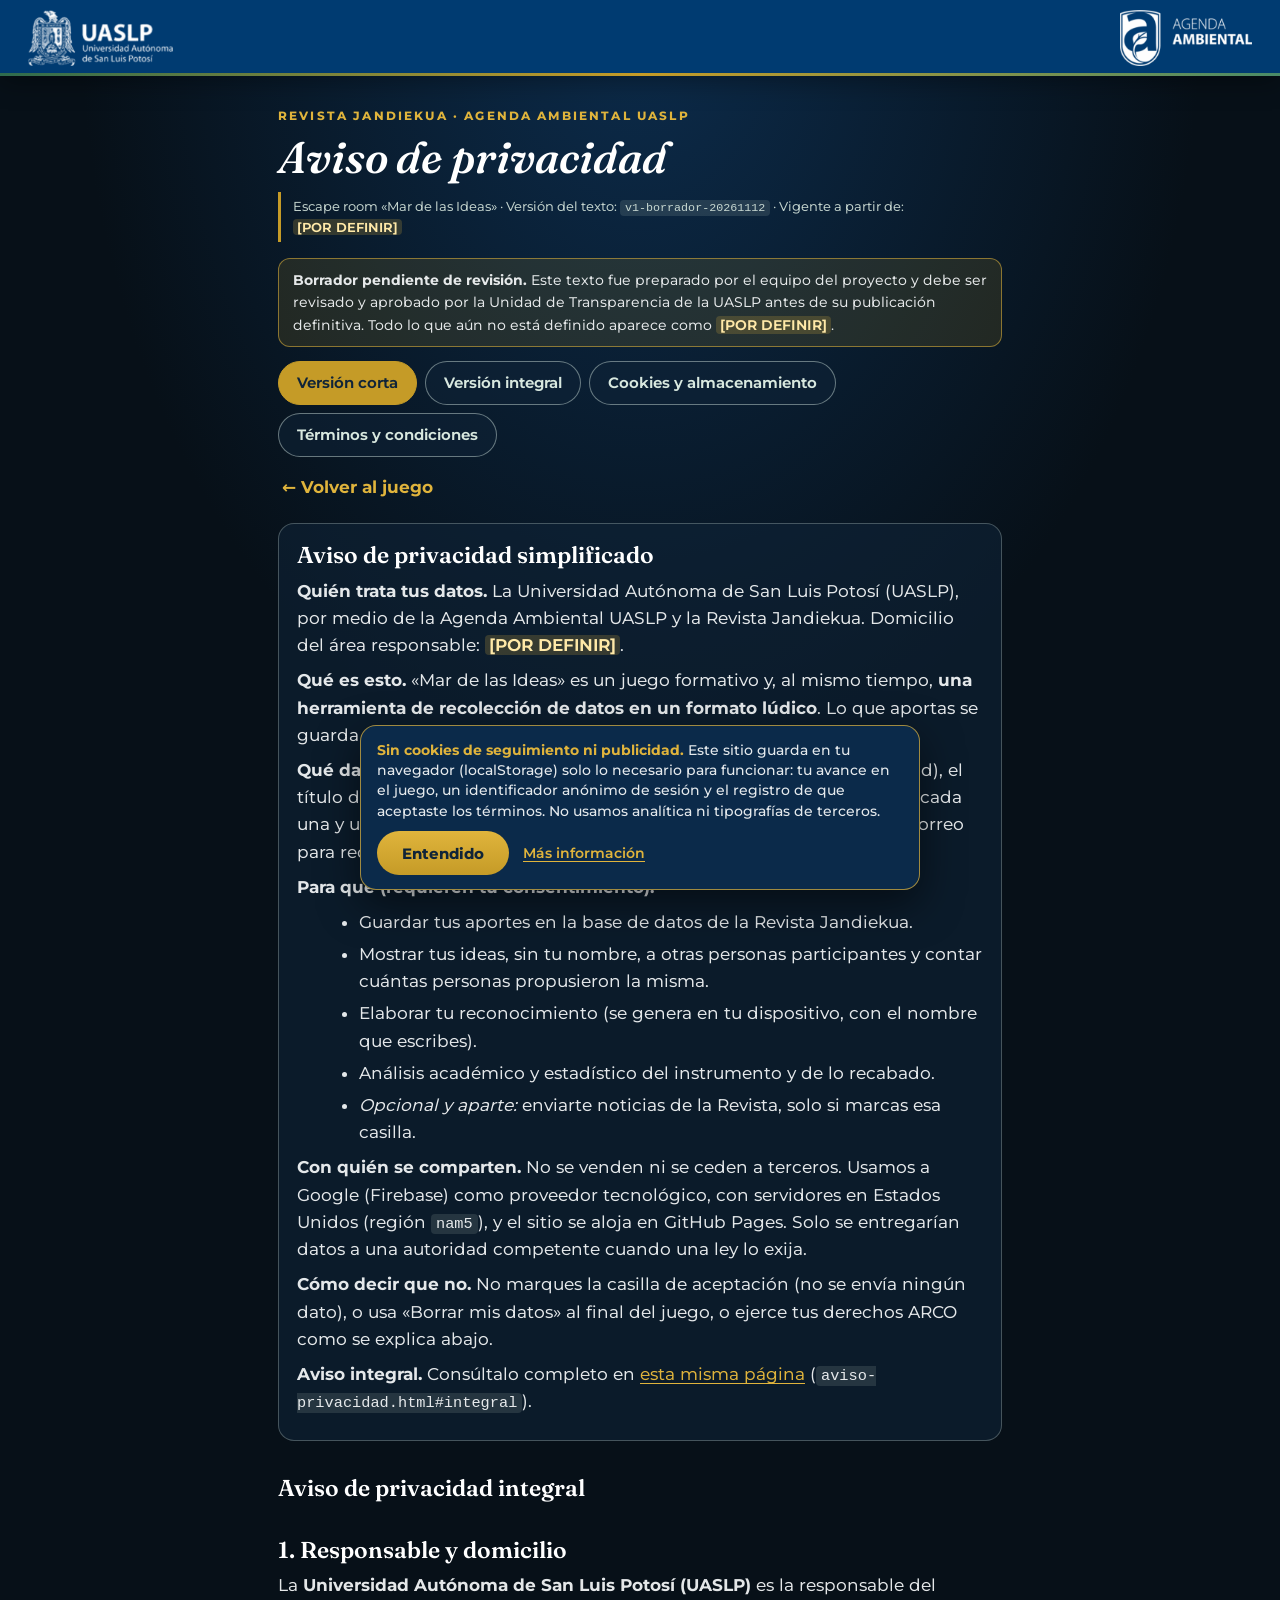
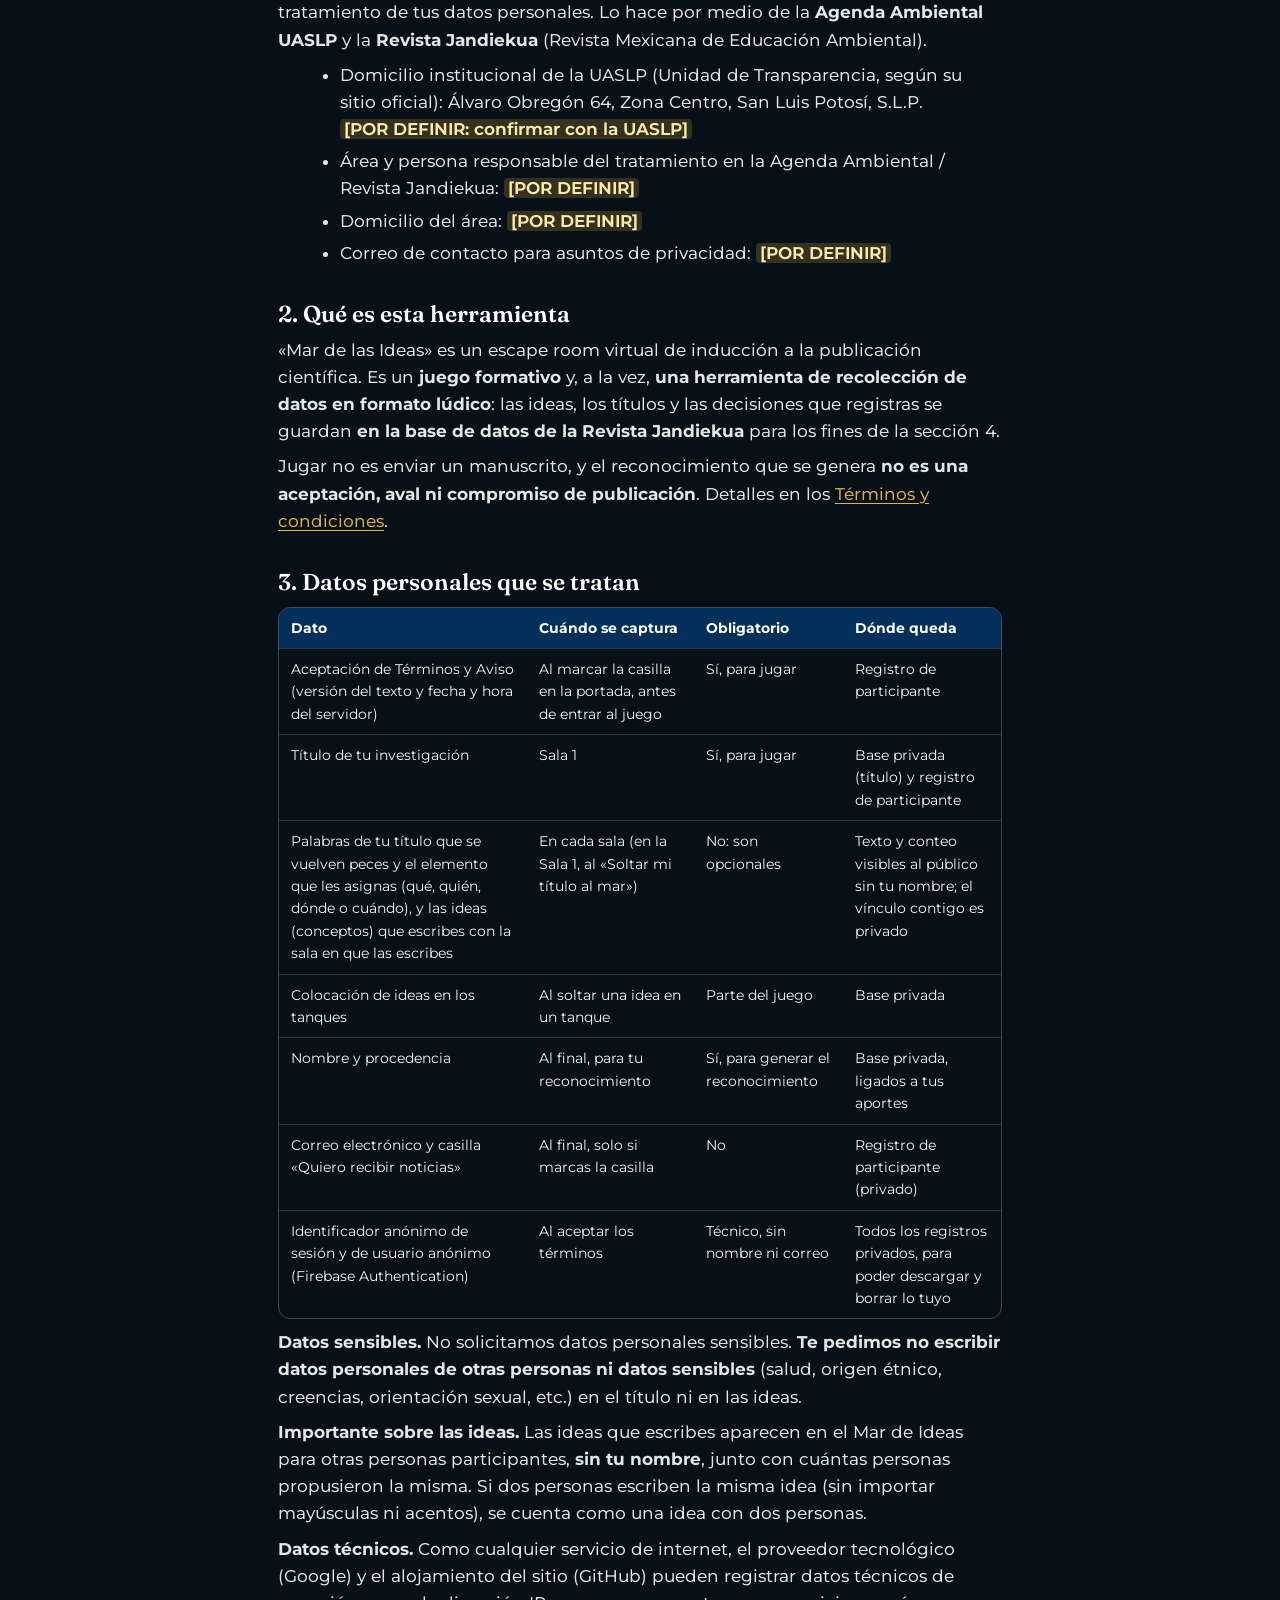
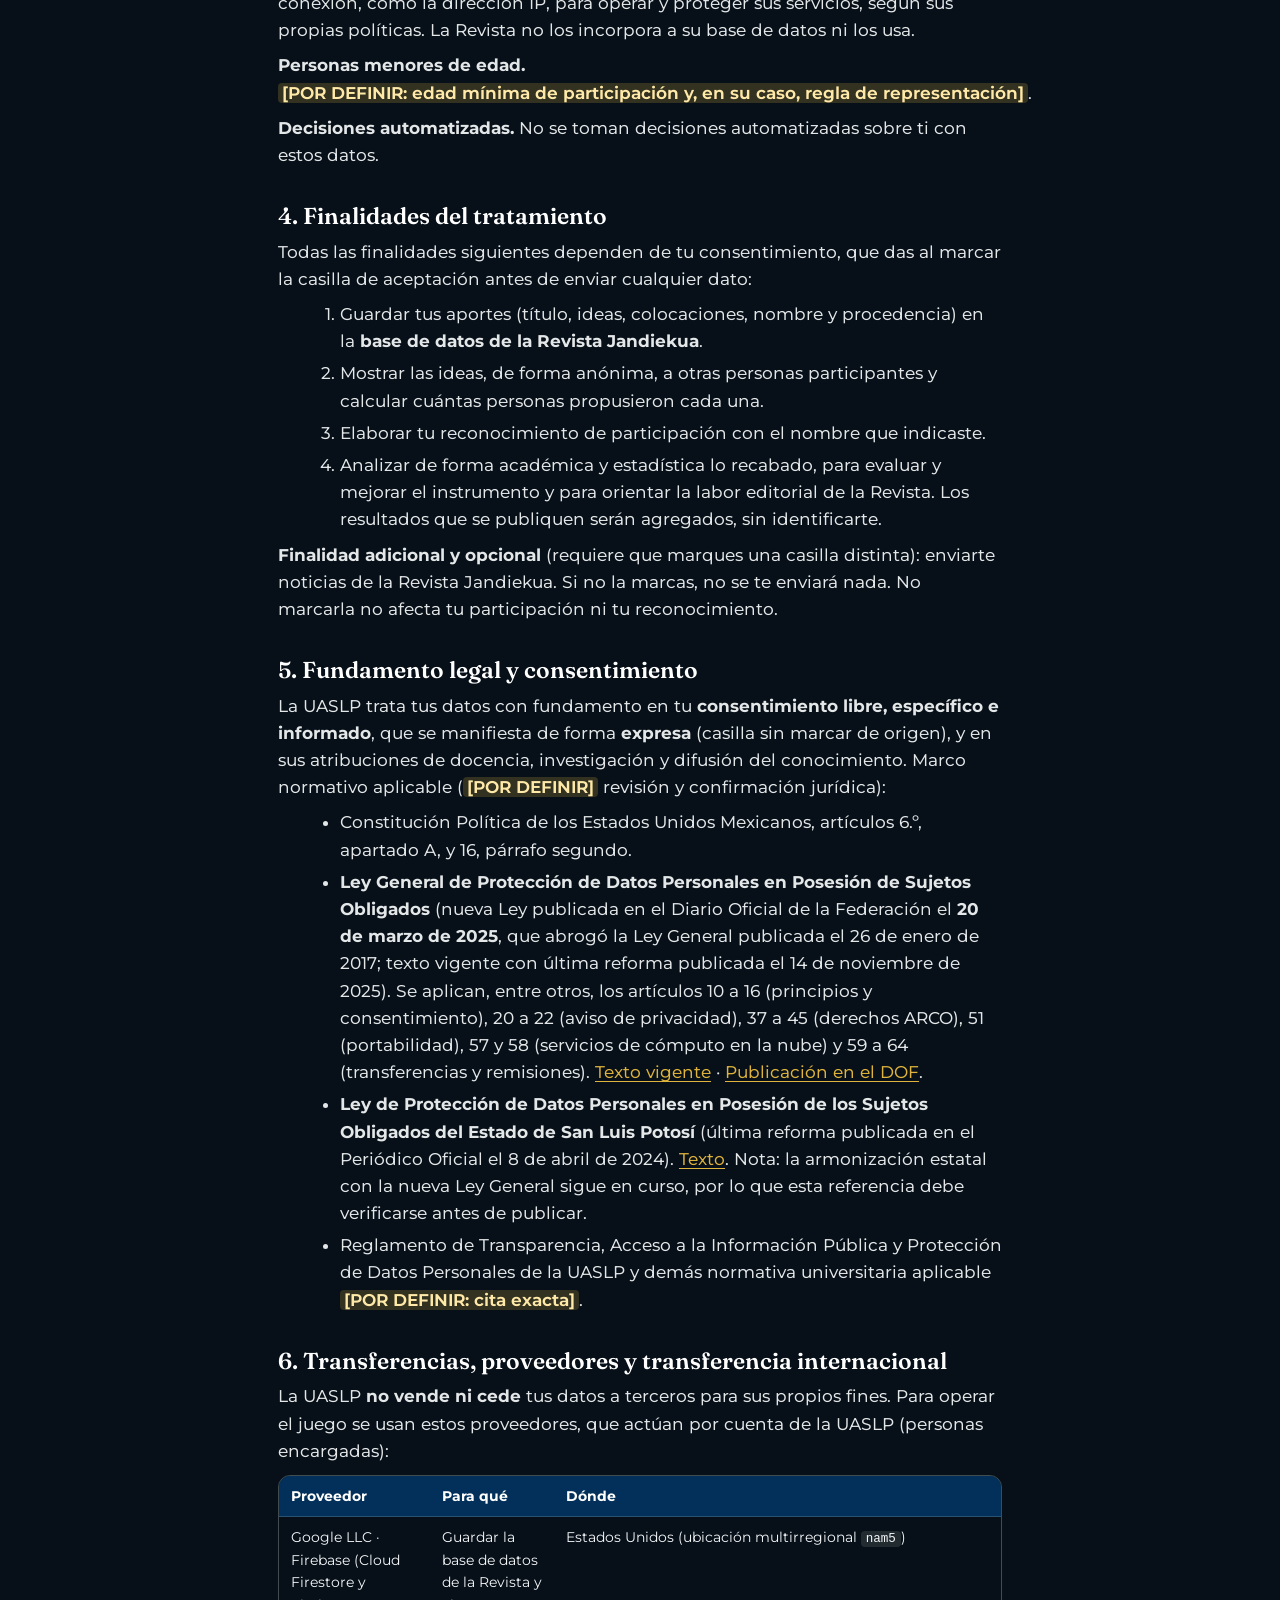
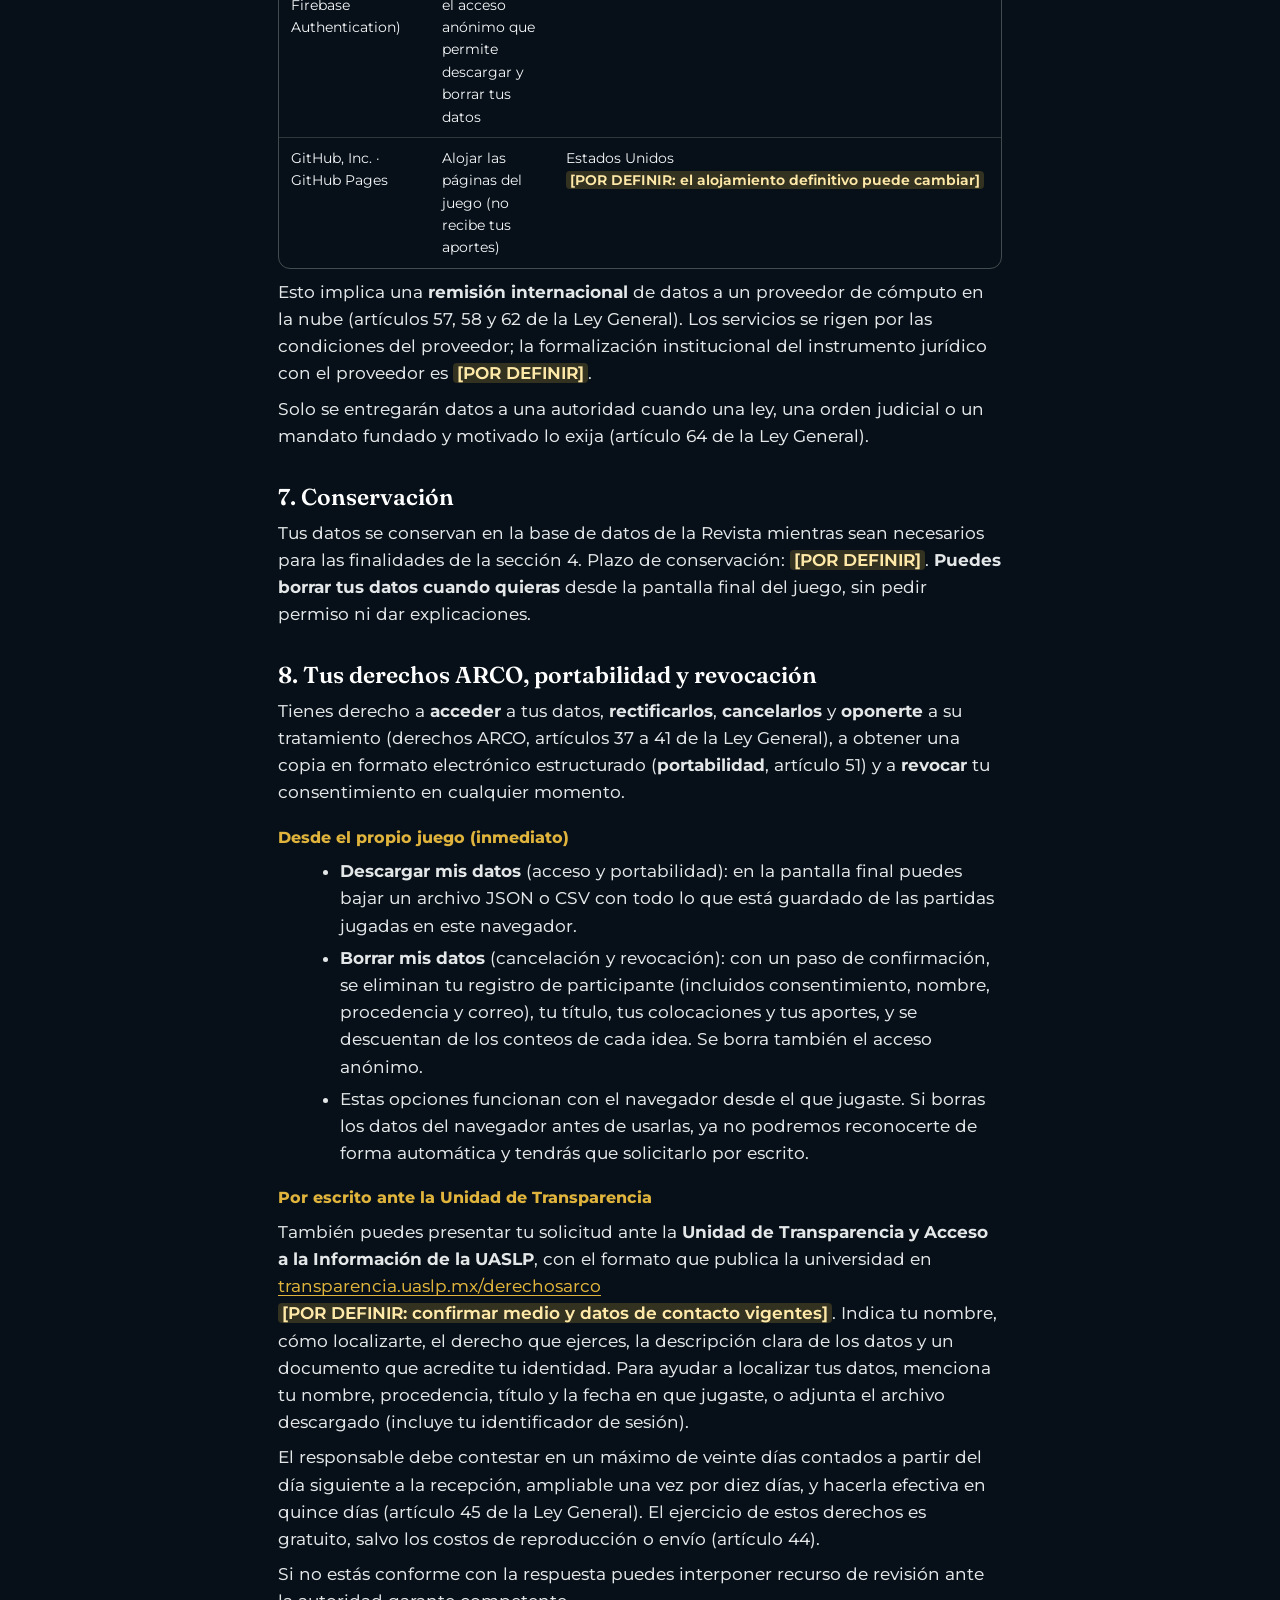
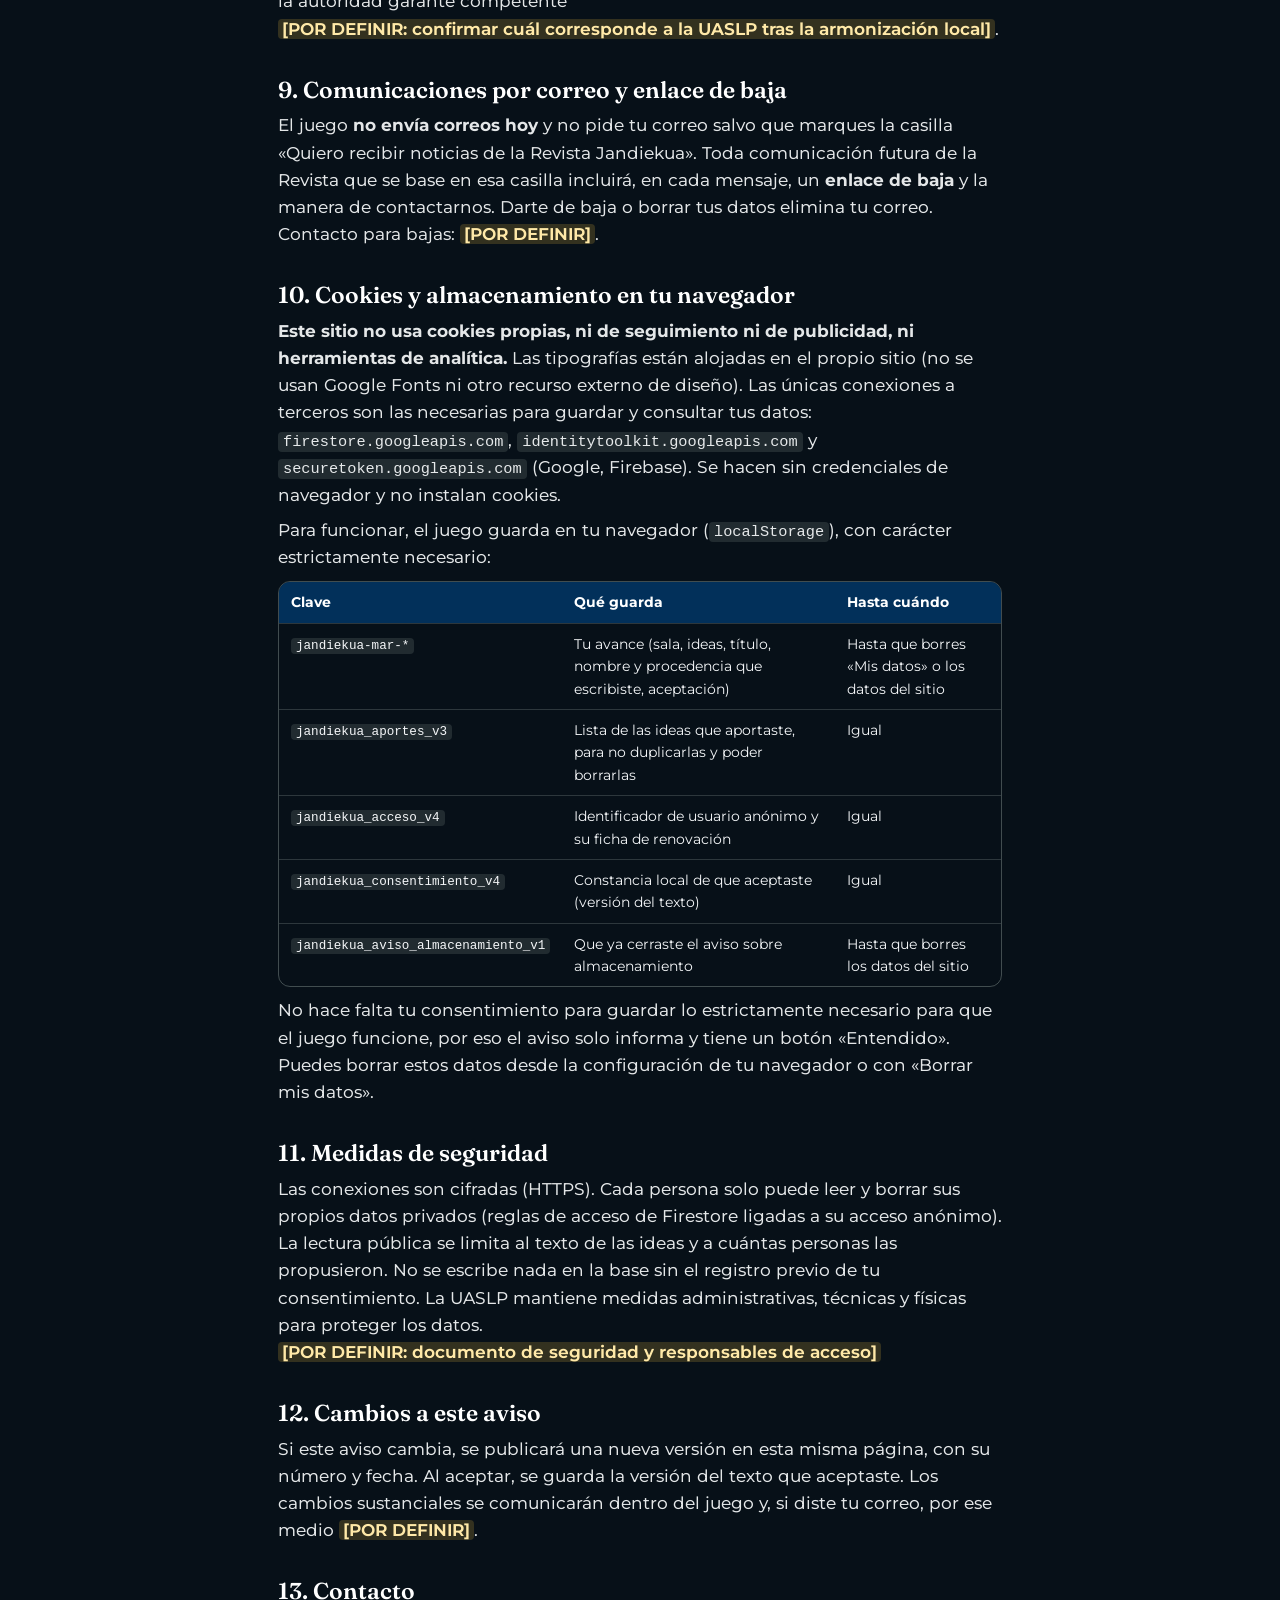
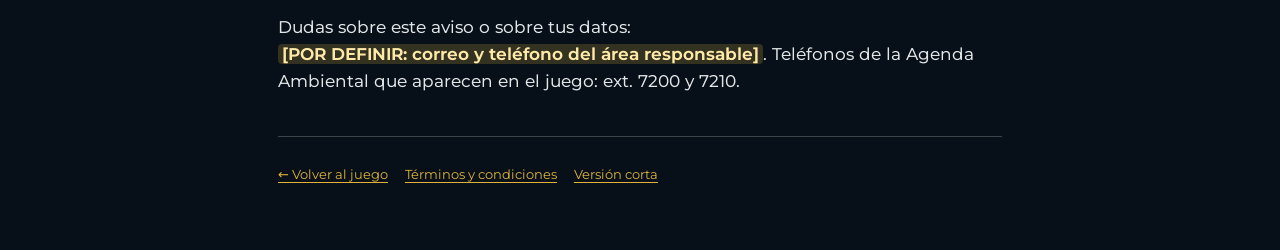
==== commit 2776650d: "Portada con logo y consentimiento; Sala 1 de peces (título por chips, 4 elementos de Sampieri, tanqu" ====
--- a/aviso-privacidad.html
+++ b/aviso-privacidad.html
@@ -73,9 +73,9 @@
         <table>
           <thead><tr><th>Dato</th><th>Cuándo se captura</th><th>Obligatorio</th><th>Dónde queda</th></tr></thead>
           <tbody>
-            <tr><td>Aceptación de Términos y Aviso (versión del texto y fecha y hora del servidor)</td><td>Al marcar la casilla en la sala 1</td><td>Sí, para jugar</td><td>Registro de participante</td></tr>
+            <tr><td>Aceptación de Términos y Aviso (versión del texto y fecha y hora del servidor)</td><td>Al marcar la casilla en la portada, antes de entrar al juego</td><td>Sí, para jugar</td><td>Registro de participante</td></tr>
             <tr><td>Título de tu investigación</td><td>Sala 1</td><td>Sí, para jugar</td><td>Base privada (título) y registro de participante</td></tr>
-            <tr><td>Ideas (conceptos) que escribes y sala en que las escribes</td><td>En cada sala</td><td>No: son opcionales</td><td>Texto y conteo visibles al público sin tu nombre; el vínculo contigo es privado</td></tr>
+            <tr><td>Palabras de tu título que se vuelven peces y el elemento que les asignas (qué, quién, dónde o cuándo), y las ideas (conceptos) que escribes con la sala en que las escribes</td><td>En cada sala (en la Sala 1, al «Soltar mi título al mar»)</td><td>No: son opcionales</td><td>Texto y conteo visibles al público sin tu nombre; el vínculo contigo es privado</td></tr>
             <tr><td>Colocación de ideas en los tanques</td><td>Al soltar una idea en un tanque</td><td>Parte del juego</td><td>Base privada</td></tr>
             <tr><td>Nombre y procedencia</td><td>Al final, para tu reconocimiento</td><td>Sí, para generar el reconocimiento</td><td>Base privada, ligados a tus aportes</td></tr>
             <tr><td>Correo electrónico y casilla «Quiero recibir noticias»</td><td>Al final, solo si marcas la casilla</td><td>No</td><td>Registro de participante (privado)</td></tr>
